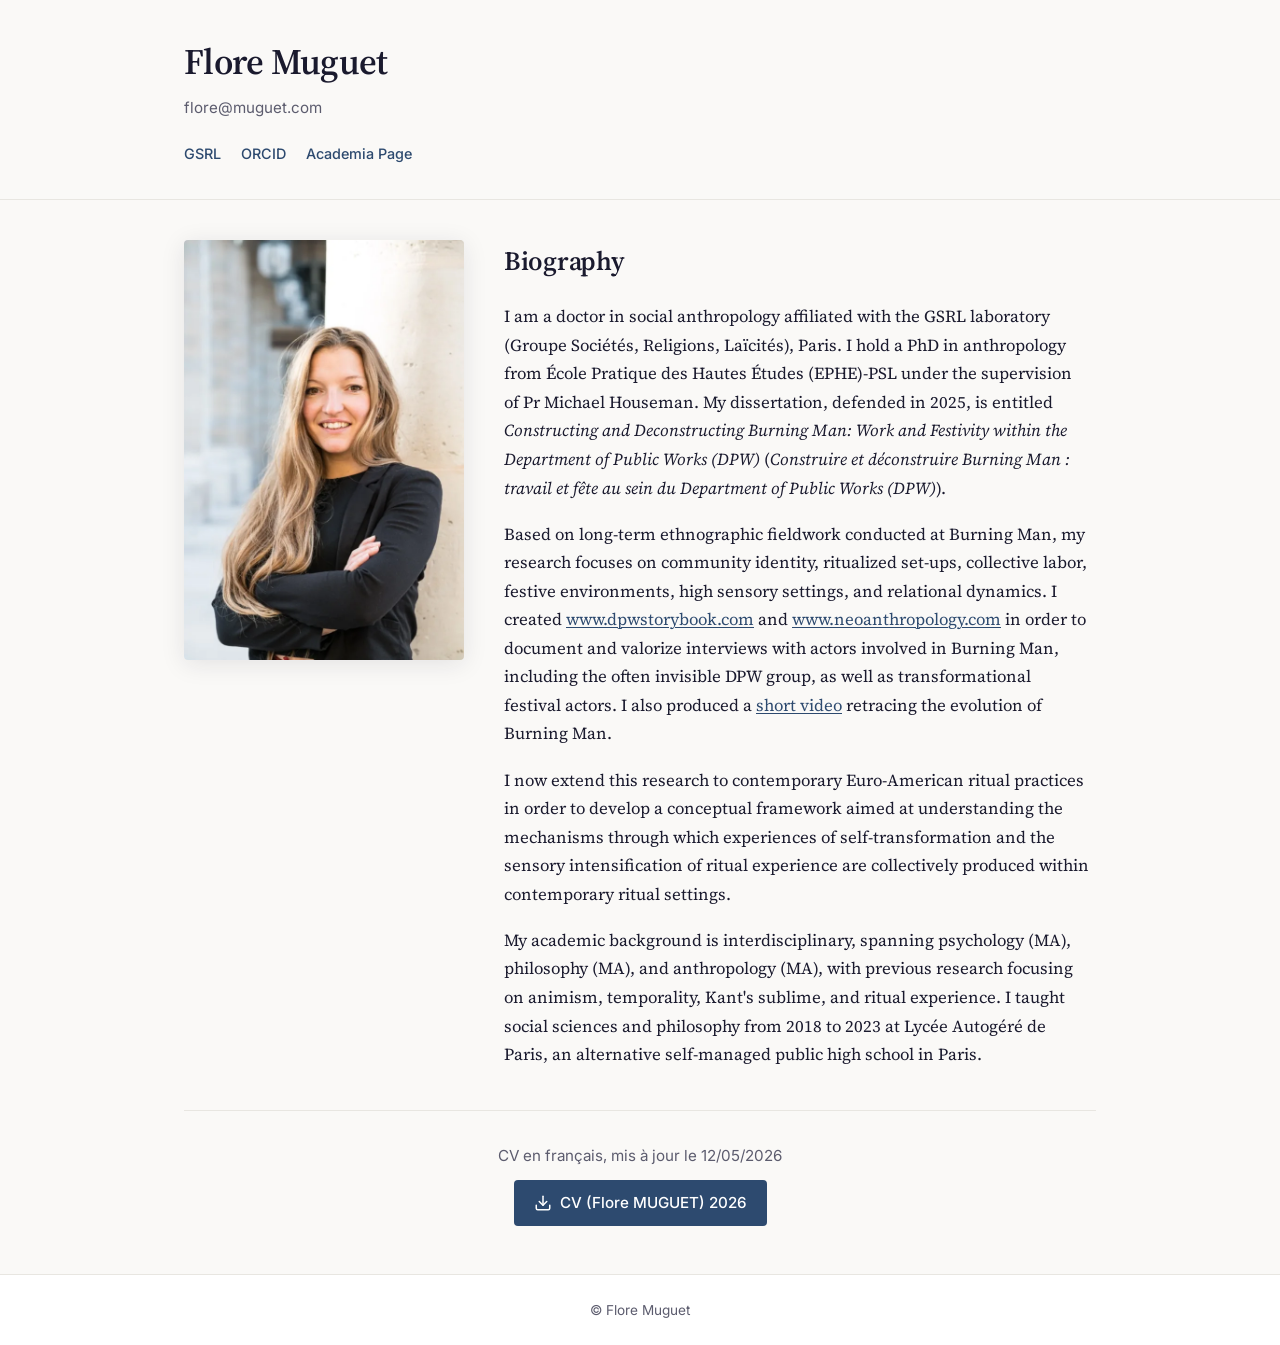
==== index.html @ 5cfbd7e7 "convert wordpress to a static html site" ====
<!DOCTYPE html>
<html lang="en">
<head>
  <meta charset="UTF-8">
  <meta name="viewport" content="width=device-width, initial-scale=1.0">
  <title>Flore Muguet — Social Anthropologist</title>
  <meta name="description" content="Flore Muguet is a doctor in social anthropology affiliated with the GSRL laboratory in Paris. Research on Burning Man, ritual practices, and contemporary Euro-American ritual settings.">
  <link rel="canonical" href="https://www.floremuguet.com/">
  <meta name="robots" content="index, follow">

  <!-- Open Graph -->
  <meta property="og:type" content="website">
  <meta property="og:url" content="https://www.floremuguet.com/">
  <meta property="og:title" content="Flore Muguet — Social Anthropologist">
  <meta property="og:description" content="Doctor in social anthropology affiliated with the GSRL laboratory (Groupe Sociétés, Religions, Laïcités), Paris. Research on Burning Man, ritual practices, and contemporary Euro-American ritual settings.">
  <meta property="og:image" content="https://www.floremuguet.com/assets/portrait.jpg">
  <meta property="og:site_name" content="Flore Muguet">
  <meta property="og:locale" content="en_US">

  <!-- Twitter Card -->
  <meta name="twitter:card" content="summary_large_image">
  <meta name="twitter:title" content="Flore Muguet — Social Anthropologist">
  <meta name="twitter:description" content="Doctor in social anthropology affiliated with the GSRL laboratory in Paris. Research on Burning Man and contemporary ritual practices.">
  <meta name="twitter:image" content="https://www.floremuguet.com/assets/portrait.jpg">

  <!-- Favicon -->
  <link rel="icon" href="/assets/favicon.svg" type="image/svg+xml">

  <!-- Fonts -->
  <link rel="preconnect" href="https://fonts.googleapis.com">
  <link rel="preconnect" href="https://fonts.gstatic.com" crossorigin>
  <link href="https://fonts.googleapis.com/css2?family=Inter:wght@400;500&family=Source+Serif+4:ital,wght@0,400;0,600;1,400&display=swap" rel="stylesheet">

  <!-- Styles -->
  <link rel="stylesheet" href="/css/styles.css">

  <!-- Structured Data -->
  <script type="application/ld+json">
  {
    "@context": "https://schema.org",
    "@graph": [
      {
        "@type": "Person",
        "@id": "https://www.floremuguet.com/#person",
        "name": "Flore Muguet",
        "url": "https://www.floremuguet.com/",
        "image": "https://www.floremuguet.com/assets/portrait.jpg",
        "email": "mailto:flore@muguet.com",
        "jobTitle": "Doctor in Social Anthropology",
        "affiliation": {
          "@type": "Organization",
          "name": "GSRL — Groupe Sociétés, Religions, Laïcités",
          "url": "https://gsrl-cnrs.fr/"
        },
        "alumniOf": {
          "@type": "CollegeOrUniversity",
          "name": "École Pratique des Hautes Études (EPHE)-PSL"
        },
        "sameAs": [
          "https://orcid.org/0009-0000-4965-5233",
          "https://ephe-sorbonne.academia.edu/FloreMuguet",
          "https://gsrl-cnrs.fr/membres/muguet-flore/"
        ],
        "knowsAbout": [
          "Social Anthropology",
          "Burning Man",
          "Ritual Practices",
          "Ethnography"
        ]
      },
      {
        "@type": "WebPage",
        "@id": "https://www.floremuguet.com/#webpage",
        "url": "https://www.floremuguet.com/",
        "name": "Biography — Flore Muguet",
        "description": "Biography of Flore Muguet, doctor in social anthropology affiliated with the GSRL laboratory in Paris.",
        "isPartOf": {
          "@type": "WebSite",
          "@id": "https://www.floremuguet.com/#website",
          "url": "https://www.floremuguet.com/",
          "name": "Flore Muguet"
        },
        "about": {
          "@id": "https://www.floremuguet.com/#person"
        },
        "inLanguage": "en"
      }
    ]
  }
  </script>
</head>
<body>
  <div class="site-wrapper">
    <header class="site-header">
      <div class="container site-header__inner">
        <h1 class="site-title"><a href="/">Flore Muguet</a></h1>
        <p class="site-email"><a href="mailto:flore@muguet.com">flore@muguet.com</a></p>
        <ul class="profile-links" aria-label="Academic profiles">
          <li><a href="https://gsrl-cnrs.fr/membres/muguet-flore/">GSRL</a></li>
          <li><a href="https://orcid.org/0009-0000-4965-5233">ORCID</a></li>
          <li><a href="https://ephe-sorbonne.academia.edu/FloreMuguet" target="_blank" rel="noopener noreferrer">Academia Page</a></li>
        </ul>
      </div>
    </header>

    <main class="site-main" id="main-content">
      <div class="container">
        <article class="biography">
          <figure class="biography__photo">
            <picture>
              <source srcset="/assets/portrait.webp" type="image/webp">
              <img
                src="/assets/portrait.jpg"
                alt="Portrait of Flore Muguet"
                width="600"
                height="900"
                loading="eager"
                decoding="async"
              >
            </picture>
          </figure>

          <div class="biography__content">
            <h2>Biography</h2>

            <p>I am a doctor in social anthropology affiliated with the GSRL laboratory (Groupe Sociétés, Religions, Laïcités), Paris. I hold a PhD in anthropology from École Pratique des Hautes Études (EPHE)-PSL under the supervision of Pr Michael Houseman. My dissertation, defended in 2025, is entitled <em>Constructing and Deconstructing Burning Man: Work and Festivity within the Department of Public Works (DPW)</em> (<em>Construire et déconstruire Burning Man : travail et fête au sein du Department of Public Works (DPW)</em>).</p>

            <p>Based on long-term ethnographic fieldwork conducted at Burning Man, my research focuses on community identity, ritualized set-ups, collective labor, festive environments, high sensory settings, and relational dynamics. I created <a href="https://www.dpwstorybook.com/">www.dpwstorybook.com</a> and <a href="https://www.neoanthropology.com/">www.neoanthropology.com</a> in order to document and valorize interviews with actors involved in Burning Man, including the often invisible DPW group, as well as transformational festival actors. I also produced a <a href="https://www.youtube.com/watch?v=_krTxHY3uoQ">short video</a> retracing the evolution of Burning Man.</p>

            <p>I now extend this research to contemporary Euro-American ritual practices in order to develop a conceptual framework aimed at understanding the mechanisms through which experiences of self-transformation and the sensory intensification of ritual experience are collectively produced within contemporary ritual settings.</p>

            <p>My academic background is interdisciplinary, spanning psychology (MA), philosophy (MA), and anthropology (MA), with previous research focusing on animism, temporality, Kant's sublime, and ritual experience. I taught social sciences and philosophy from 2018 to 2023 at Lycée Autogéré de Paris, an alternative self-managed public high school in Paris.</p>
          </div>
        </article>

        <section class="cv-section" aria-labelledby="cv-heading">
          <p id="cv-heading">CV en français, mis à jour le 12/05/2026</p>
          <a class="cv-link" href="/assets/cv-flore-muguet-2026.pdf" download>
            <svg xmlns="http://www.w3.org/2000/svg" width="18" height="18" viewBox="0 0 24 24" fill="none" stroke="currentColor" stroke-width="2" stroke-linecap="round" stroke-linejoin="round" aria-hidden="true">
              <path d="M21 15v4a2 2 0 0 1-2 2H5a2 2 0 0 1-2-2v-4"/>
              <polyline points="7 10 12 15 17 10"/>
              <line x1="12" y1="15" x2="12" y2="3"/>
            </svg>
            CV (Flore MUGUET) 2026
          </a>
        </section>
      </div>
    </main>

    <footer class="site-footer">
      <div class="container">
        <p>&copy; Flore Muguet</p>
      </div>
    </footer>
  </div>
</body>
</html>
---- css/styles.css ----
/* Flore Muguet — static site styles */

:root {
  --color-bg: #faf9f7;
  --color-surface: #ffffff;
  --color-text: #1a1a2e;
  --color-text-muted: #5c5c6e;
  --color-accent: #2d4a6f;
  --color-accent-hover: #1e3554;
  --color-border: #e8e6e1;
  --font-serif: "Source Serif 4", Georgia, "Times New Roman", serif;
  --font-sans: "Inter", system-ui, -apple-system, sans-serif;
  --max-width: 960px;
  --spacing: 1.5rem;
}

*,
*::before,
*::after {
  box-sizing: border-box;
}

html {
  font-size: 100%;
  scroll-behavior: smooth;
}

body {
  margin: 0;
  font-family: var(--font-sans);
  font-size: 1rem;
  line-height: 1.65;
  color: var(--color-text);
  background-color: var(--color-bg);
  -webkit-font-smoothing: antialiased;
}

img {
  max-width: 100%;
  height: auto;
  display: block;
}

a {
  color: var(--color-accent);
  text-decoration-thickness: 1px;
  text-underline-offset: 2px;
  transition: color 0.15s ease;
}

a:hover,
a:focus-visible {
  color: var(--color-accent-hover);
}

/* Layout */

.site-wrapper {
  min-height: 100vh;
  display: flex;
  flex-direction: column;
}

.container {
  width: 100%;
  max-width: var(--max-width);
  margin: 0 auto;
  padding: 0 var(--spacing);
}

/* Header */

.site-header {
  padding: 2.5rem 0 2rem;
  border-bottom: 1px solid var(--color-border);
}

.site-header__inner {
  display: flex;
  flex-direction: column;
  gap: 0.75rem;
}

.site-title {
  margin: 0;
  font-family: var(--font-serif);
  font-size: clamp(1.75rem, 4vw, 2.25rem);
  font-weight: 600;
  letter-spacing: -0.02em;
  line-height: 1.2;
}

.site-title a {
  color: inherit;
  text-decoration: none;
}

.site-title a:hover,
.site-title a:focus-visible {
  color: var(--color-accent);
}

.site-email {
  margin: 0;
  font-size: 0.95rem;
}

.site-email a {
  color: var(--color-text-muted);
  text-decoration: none;
}

.site-email a:hover,
.site-email a:focus-visible {
  color: var(--color-accent);
  text-decoration: underline;
}

.profile-links {
  display: flex;
  flex-wrap: wrap;
  gap: 0.5rem 1.25rem;
  margin: 0.5rem 0 0;
  padding: 0;
  list-style: none;
}

.profile-links a {
  font-size: 0.9rem;
  font-weight: 500;
  text-decoration: none;
}

.profile-links a:hover,
.profile-links a:focus-visible {
  text-decoration: underline;
}

/* Main content */

.site-main {
  flex: 1;
  padding: 2.5rem 0 3rem;
}

.biography {
  display: grid;
  gap: 2rem;
  align-items: start;
}

@media (min-width: 640px) {
  .biography {
    grid-template-columns: minmax(200px, 280px) 1fr;
    gap: 2.5rem;
  }
}

.biography__photo {
  margin: 0;
}

.biography__photo picture,
.biography__photo img {
  border-radius: 4px;
  box-shadow: 0 4px 24px rgba(26, 26, 46, 0.1);
}

.biography__photo figcaption {
  margin-top: 0.75rem;
  font-size: 0.8rem;
  color: var(--color-text-muted);
  text-align: center;
}

.biography__content h2 {
  margin: 0 0 1.25rem;
  font-family: var(--font-serif);
  font-size: clamp(1.35rem, 3vw, 1.65rem);
  font-weight: 600;
  letter-spacing: -0.01em;
}

.biography__content p {
  margin: 0 0 1.1rem;
  max-width: 65ch;
  font-family: var(--font-serif);
  font-size: 1.05rem;
  line-height: 1.7;
}

.biography__content p:last-child {
  margin-bottom: 0;
}

/* CV section */

.cv-section {
  margin-top: 2.5rem;
  padding-top: 2rem;
  border-top: 1px solid var(--color-border);
  text-align: center;
}

.cv-section p {
  margin: 0 0 0.75rem;
  font-size: 0.95rem;
  color: var(--color-text-muted);
}

.cv-link {
  display: inline-flex;
  align-items: center;
  gap: 0.5rem;
  padding: 0.65rem 1.25rem;
  font-size: 0.95rem;
  font-weight: 500;
  color: var(--color-surface);
  background-color: var(--color-accent);
  border-radius: 4px;
  text-decoration: none;
  transition: background-color 0.15s ease;
}

.cv-link:hover,
.cv-link:focus-visible {
  color: var(--color-surface);
  background-color: var(--color-accent-hover);
}

.cv-link svg {
  flex-shrink: 0;
}

/* Footer */

.site-footer {
  padding: 1.5rem 0;
  border-top: 1px solid var(--color-border);
  background-color: var(--color-surface);
}

.site-footer p {
  margin: 0;
  font-size: 0.85rem;
  color: var(--color-text-muted);
  text-align: center;
}

/* Accessibility */

:focus-visible {
  outline: 2px solid var(--color-accent);
  outline-offset: 2px;
}

@media (prefers-reduced-motion: reduce) {
  html {
    scroll-behavior: auto;
  }

  *,
  *::before,
  *::after {
    transition-duration: 0.01ms !important;
  }
}
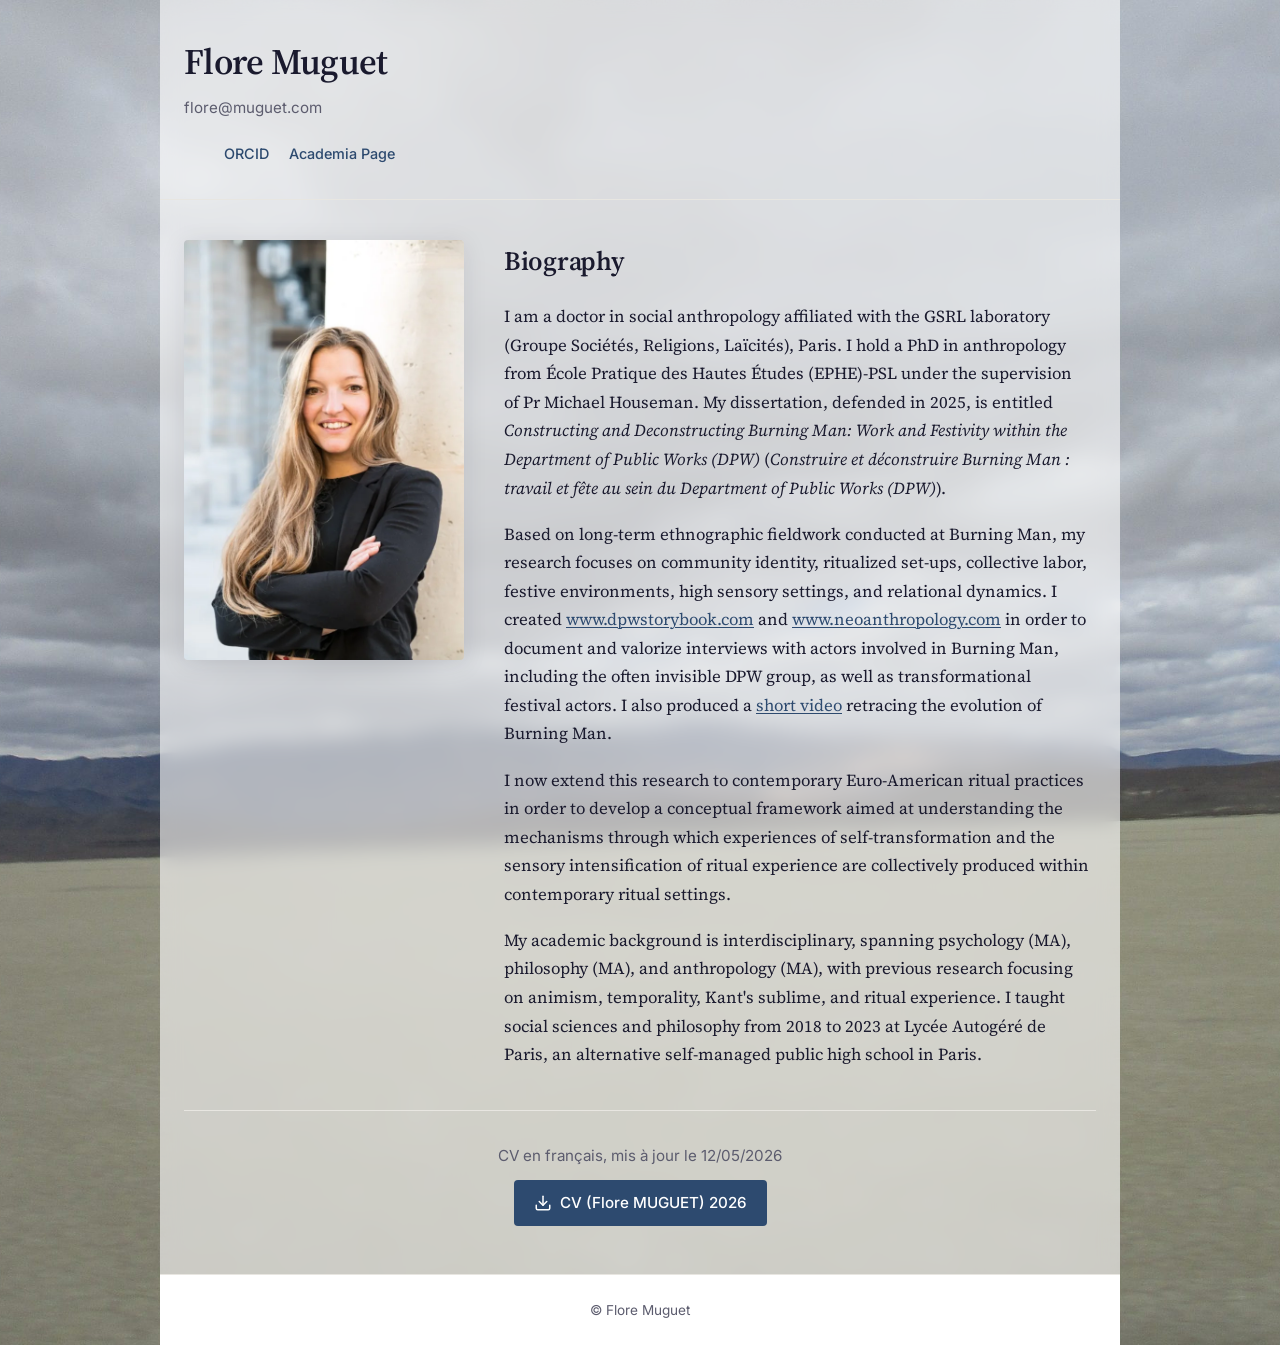
==== commit 8115c3a4: "change top menu link behavior" ====
--- a/index.html
+++ b/index.html
@@ -94,10 +94,10 @@
     <header class="site-header">
       <div class="container site-header__inner">
         <h1 class="site-title"><a href="/">Flore Muguet</a></h1>
-        <p class="site-email"><a href="mailto:flore@muguet.com">flore@muguet.com</a></p>
+        <p class="site-email"><a href="mailto:flore@muguet.com" rel="noopener noreferrer">flore@muguet.com</a></p>
         <ul class="profile-links" aria-label="Academic profiles">
-          <li><a href="https://gsrl-cnrs.fr/membres/muguet-flore/">GSRL</a></li>
-          <li><a href="https://orcid.org/0009-0000-4965-5233">ORCID</a></li>
+          <li><a href="https://gsrl-cnrs.fr/membres/muguet-flore/" target="_blank" rel="noopener noreferrer"GSRL</a></li>
+          <li><a href="https://orcid.org/0009-0000-4965-5233" target="_blank" rel="noopener noreferrer">ORCID</a></li>
           <li><a href="https://ephe-sorbonne.academia.edu/FloreMuguet" target="_blank" rel="noopener noreferrer">Academia Page</a></li>
         </ul>
       </div>
--- a/css/styles.css
+++ b/css/styles.css
@@ -33,6 +33,10 @@
   color: var(--color-text);
   background-color: var(--color-bg);
   -webkit-font-smoothing: antialiased;
+  background-image: url(/assets/background.jpg);
+  background-size: cover;
+  background-position: center;
+  background-repeat: no-repeat;
 }
 
 img {
@@ -59,6 +63,10 @@
   min-height: 100vh;
   display: flex;
   flex-direction: column;
+  max-width: var(--max-width);
+  margin: 0 auto;
+  background-color: rgba(255, 255, 255, 0.6);
+  backdrop-filter: blur(10px);
 }
 
 .container {
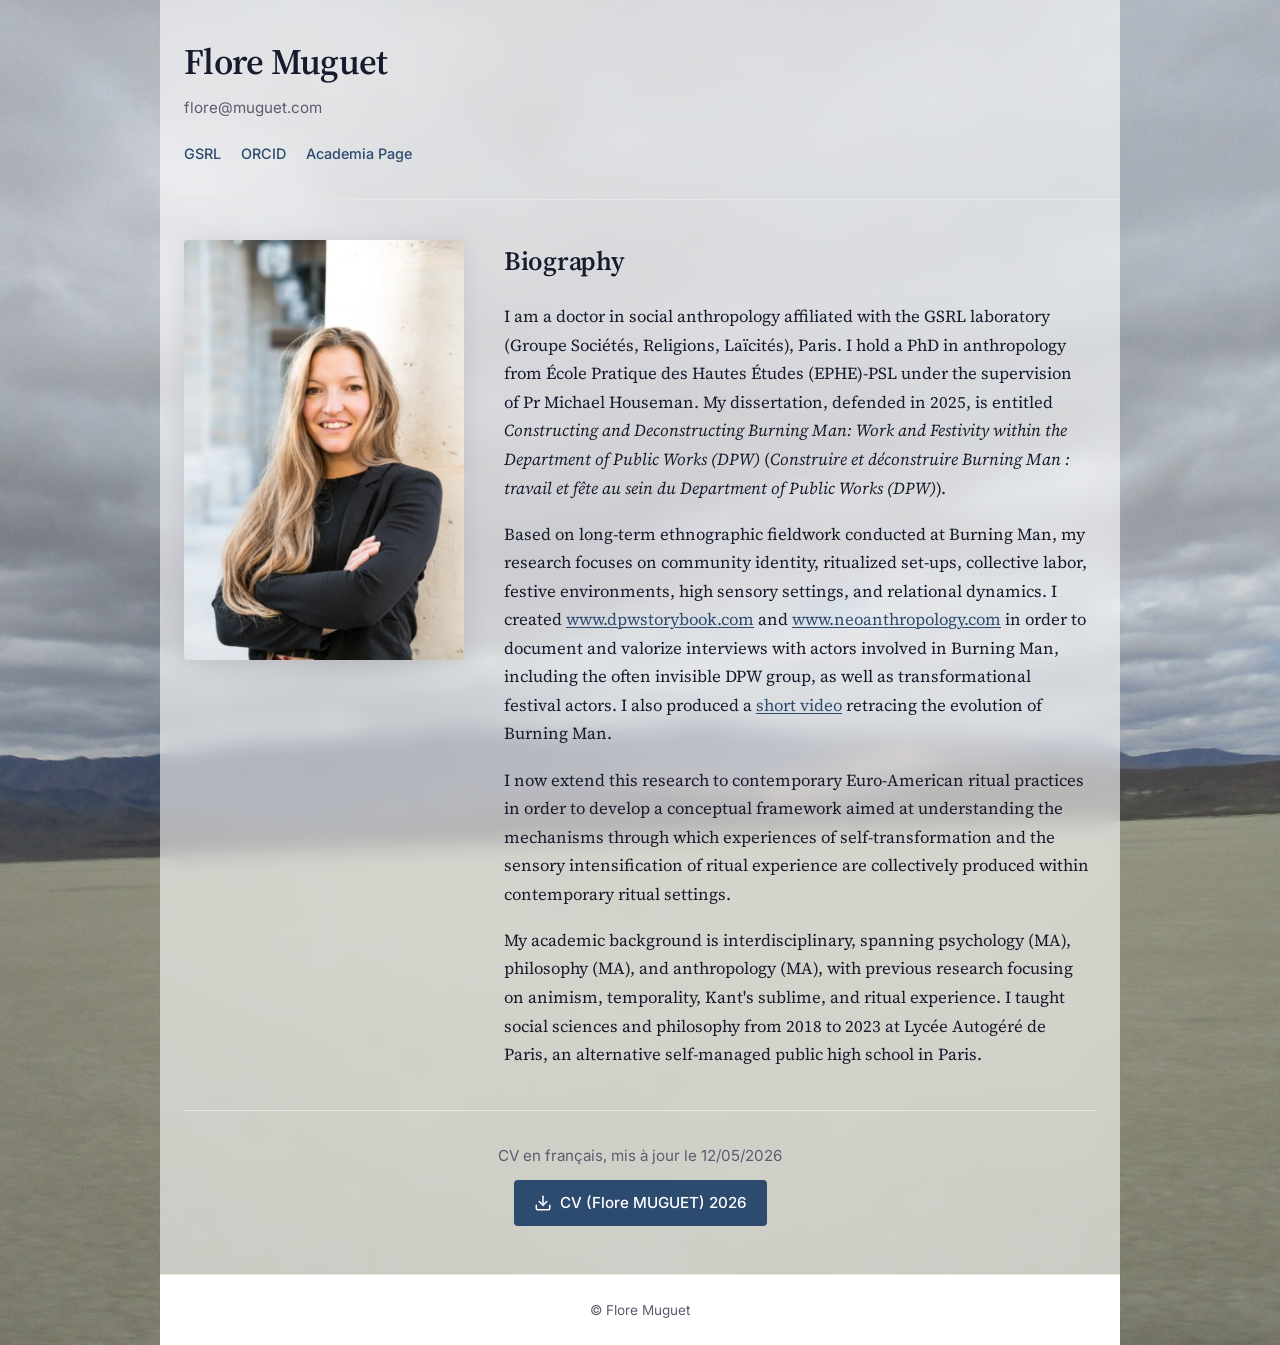
==== commit 6e81de53: "fix a link that was mistakenly broken" ====
--- a/index.html
+++ b/index.html
@@ -96,7 +96,7 @@
         <h1 class="site-title"><a href="/">Flore Muguet</a></h1>
         <p class="site-email"><a href="mailto:flore@muguet.com" rel="noopener noreferrer">flore@muguet.com</a></p>
         <ul class="profile-links" aria-label="Academic profiles">
-          <li><a href="https://gsrl-cnrs.fr/membres/muguet-flore/" target="_blank" rel="noopener noreferrer"GSRL</a></li>
+          <li><a href="https://gsrl-cnrs.fr/membres/muguet-flore/" target="_blank" rel="noopener noreferrer">GSRL</a></li>
           <li><a href="https://orcid.org/0009-0000-4965-5233" target="_blank" rel="noopener noreferrer">ORCID</a></li>
           <li><a href="https://ephe-sorbonne.academia.edu/FloreMuguet" target="_blank" rel="noopener noreferrer">Academia Page</a></li>
         </ul>
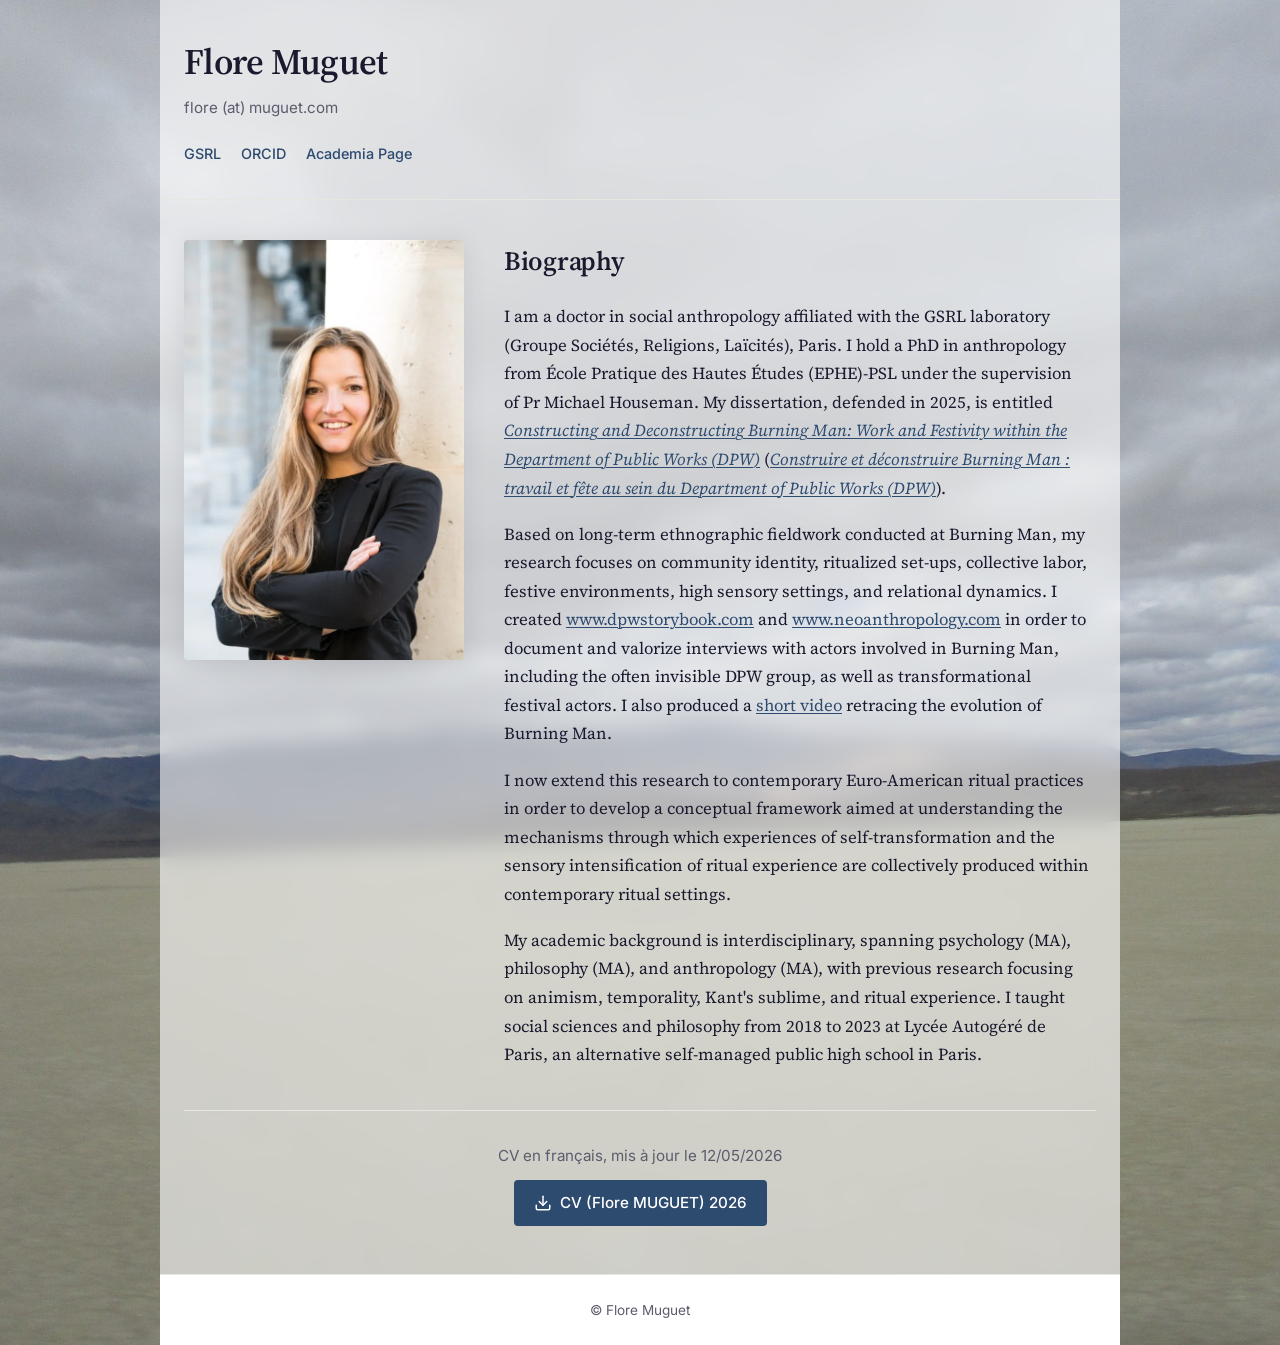
==== commit ffd1b3e5: "updates based on Flore's feedback" ====
--- a/index.html
+++ b/index.html
@@ -45,7 +45,7 @@
         "name": "Flore Muguet",
         "url": "https://www.floremuguet.com/",
         "image": "https://www.floremuguet.com/assets/portrait.jpg",
-        "email": "mailto:flore@muguet.com",
+        "email": "mailto:flore(at)muguet.com",
         "jobTitle": "Doctor in Social Anthropology",
         "affiliation": {
           "@type": "Organization",
@@ -94,7 +94,7 @@
     <header class="site-header">
       <div class="container site-header__inner">
         <h1 class="site-title"><a href="/">Flore Muguet</a></h1>
-        <p class="site-email"><a href="mailto:flore@muguet.com" rel="noopener noreferrer">flore@muguet.com</a></p>
+        <p class="site-email"><a href="mailto:flore(at)muguet.com" rel="noopener noreferrer">flore (at) muguet.com</a></p>
         <ul class="profile-links" aria-label="Academic profiles">
           <li><a href="https://gsrl-cnrs.fr/membres/muguet-flore/" target="_blank" rel="noopener noreferrer">GSRL</a></li>
           <li><a href="https://orcid.org/0009-0000-4965-5233" target="_blank" rel="noopener noreferrer">ORCID</a></li>
@@ -123,7 +123,7 @@
           <div class="biography__content">
             <h2>Biography</h2>
 
-            <p>I am a doctor in social anthropology affiliated with the GSRL laboratory (Groupe Sociétés, Religions, Laïcités), Paris. I hold a PhD in anthropology from École Pratique des Hautes Études (EPHE)-PSL under the supervision of Pr Michael Houseman. My dissertation, defended in 2025, is entitled <em>Constructing and Deconstructing Burning Man: Work and Festivity within the Department of Public Works (DPW)</em> (<em>Construire et déconstruire Burning Man : travail et fête au sein du Department of Public Works (DPW)</em>).</p>
+            <p>I am a doctor in social anthropology affiliated with the GSRL laboratory (Groupe Sociétés, Religions, Laïcités), Paris. I hold a PhD in anthropology from École Pratique des Hautes Études (EPHE)-PSL under the supervision of Pr Michael Houseman. My dissertation, defended in 2025, is entitled <a href="https://hal.science/hal-05495276" target="_blank" rel="noopener noreferrer"><em>Constructing and Deconstructing Burning Man: Work and Festivity within the Department of Public Works (DPW)</em></a> (<a href="https://hal.science/hal-05495276" target="_blank" rel="noopener noreferrer"><em>Construire et déconstruire Burning Man : travail et fête au sein du Department of Public Works (DPW)</em></a>).</p>
 
             <p>Based on long-term ethnographic fieldwork conducted at Burning Man, my research focuses on community identity, ritualized set-ups, collective labor, festive environments, high sensory settings, and relational dynamics. I created <a href="https://www.dpwstorybook.com/">www.dpwstorybook.com</a> and <a href="https://www.neoanthropology.com/">www.neoanthropology.com</a> in order to document and valorize interviews with actors involved in Burning Man, including the often invisible DPW group, as well as transformational festival actors. I also produced a <a href="https://www.youtube.com/watch?v=_krTxHY3uoQ">short video</a> retracing the evolution of Burning Man.</p>
 
